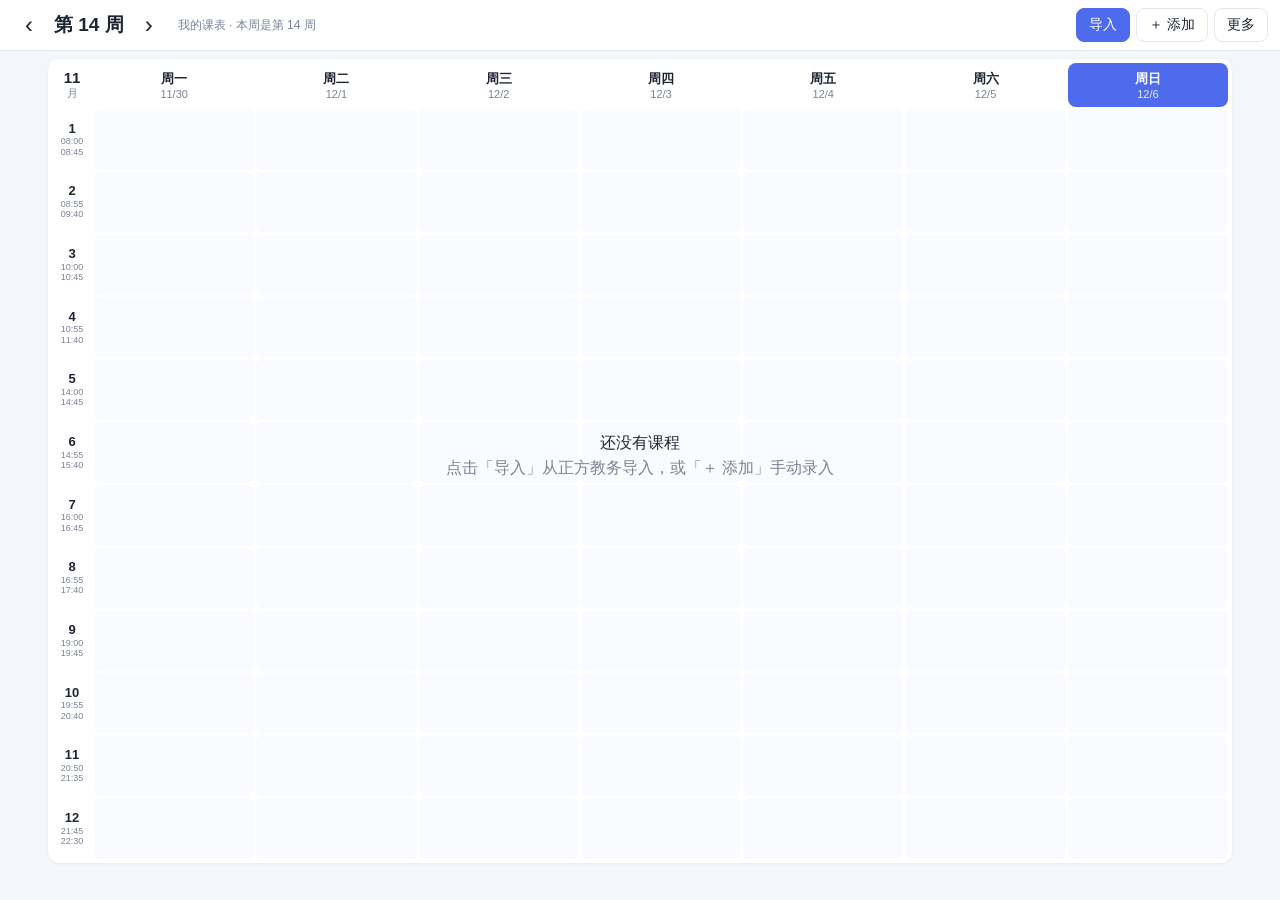
==== index.html @ b0ba401d "课程表：支持导入正方教务" ====
<!DOCTYPE html>
<html lang="zh-CN">
<head>
<meta charset="UTF-8">
<meta name="viewport" content="width=device-width, initial-scale=1, viewport-fit=cover">
<meta name="theme-color" content="#4f6bed">
<meta name="apple-mobile-web-app-capable" content="yes">
<meta name="apple-mobile-web-app-status-bar-style" content="default">
<meta name="apple-mobile-web-app-title" content="课程表">
<title>课程表</title>
<link rel="manifest" href="manifest.webmanifest">
<link rel="icon" href="icons/icon.svg" type="image/svg+xml">
<link rel="apple-touch-icon" href="icons/icon-192.png">
<link rel="stylesheet" href="css/style.css">
</head>
<body>
<header class="topbar">
  <div class="weeknav">
    <button id="prevWeek" class="icon-btn" aria-label="上一周">‹</button>
    <button id="weekLabel" class="week-label" title="点击回到本周">第 1 周</button>
    <button id="nextWeek" class="icon-btn" aria-label="下一周">›</button>
  </div>
  <div class="sub" id="subLabel"></div>
  <nav class="actions">
    <button id="btnImport" class="btn primary">导入</button>
    <button id="btnAdd" class="btn">＋ 添加</button>
    <button id="btnMore" class="btn">更多</button>
  </nav>
</header>

<main>
  <div id="grid" class="grid" aria-label="课程表"></div>
  <div id="empty" class="empty hidden">
    <p>还没有课程</p>
    <p class="muted">点击「导入」从正方教务导入，或「＋ 添加」手动录入</p>
  </div>
</main>

<!-- 课程详情 -->
<dialog id="dlgDetail">
  <form method="dialog" class="card">
    <h3 id="dName"></h3>
    <dl id="dBody" class="kv"></dl>
    <div id="dOthers"></div>
    <div class="row-end">
      <button value="delete" class="btn danger" id="dDel">删除</button>
      <button value="edit" class="btn" id="dEdit">编辑</button>
      <button value="close" class="btn primary">关闭</button>
    </div>
  </form>
</dialog>

<!-- 添加/编辑 -->
<dialog id="dlgEdit">
  <form method="dialog" class="card" id="editForm">
    <h3 id="eTitle">添加课程</h3>
    <label>课程名称<input name="name" required maxlength="60"></label>
    <div class="two">
      <label>教师<input name="teacher" maxlength="40"></label>
      <label>地点<input name="location" maxlength="60"></label>
    </div>
    <div class="three">
      <label>星期<select name="day"></select></label>
      <label>开始节<select name="start"></select></label>
      <label>结束节<select name="end"></select></label>
    </div>
    <label>周次 <span class="muted">如 1-16周、1-8周,10-16周、1-15周(单)</span><input name="weeks" required placeholder="1-16周"></label>
    <div class="quick-weeks">
      <button type="button" data-q="all">全部</button><button type="button" data-q="odd">单周</button><button type="button" data-q="even">双周</button>
    </div>
    <label>颜色<input type="color" name="color"></label>
    <label>备注<input name="note" maxlength="200"></label>
    <p class="err" id="eErr"></p>
    <div class="row-end">
      <button type="button" class="btn" onclick="this.closest('dialog').close()">取消</button>
      <button value="save" class="btn primary" id="eSave">保存</button>
    </div>
  </form>
</dialog>

<!-- 导入 -->
<dialog id="dlgImport" class="wide">
  <div class="card">
    <h3>从正方教务导入</h3>
    <div class="tabs" role="tablist">
      <button class="tab active" data-tab="tScript">① 一键脚本（推荐）</button>
      <button class="tab" data-tab="tPaste">② 粘贴 / 上传</button>
    </div>

    <section id="tScript" class="tabpane">
      <div class="two">
        <label>学年<select id="sXnm"></select></label>
        <label>学期<select id="sXqm"><option value="3">第一学期（秋季）</option><option value="12">第二学期（春季）</option><option value="16">第三学期（夏季）</option></select></label>
      </div>
      <ol class="steps">
        <li>用<b>电脑浏览器</b>登录你学校的正方教务系统（网址里通常有 <code>jwglxt</code>），停留在登录后的任意页面。</li>
        <li>按 <kbd>F12</kbd> 打开开发者工具 → 切到「控制台 / Console」。</li>
        <li>点下面的「复制脚本」，粘贴到控制台回车（Chrome 首次粘贴可能要求先输入 <code>allow pasting</code>）。</li>
        <li>脚本会自动下载 <code>正方课表_学年_学期.json</code> 并尝试复制到剪贴板。</li>
        <li>回到本页「② 粘贴 / 上传」，选择该文件或直接粘贴即可。</li>
      </ol>
      <pre id="scriptBox" class="code"></pre>
      <div class="row-end"><button class="btn primary" id="copyScript">复制脚本</button></div>
      <details>
        <summary>用书签（Bookmarklet）方式</summary>
        <p class="muted">把下面这个链接拖到书签栏（或新建书签并把网址改成复制的内容），登录正方后点击该书签即可。手机浏览器可新建书签，网址粘贴后在正方页面地址栏输入书签名触发。</p>
        <p><a id="bmLink" class="bm" href="#">📅 导出正方课表</a> <button class="btn small" id="copyBm">复制书签网址</button></p>
      </details>
      <details>
        <summary>手动从开发者工具拿 JSON</summary>
        <p class="muted">在正方「信息查询 → 学生课表查询」页选好学年学期点查询，F12 → 网络(Network) 中找到 <code>xskbcx_cxXsgrkb.html</code>（部分学校为 <code>xskbcx_cxXsKb.html</code>）请求，复制「响应」全文粘贴到 ② 即可。</p>
      </details>
    </section>

    <section id="tPaste" class="tabpane hidden">
      <p class="muted">支持：新版正方课表接口 JSON（含 <code>kbList</code>）、旧版正方 <code>xskbcx.aspx</code> 课表页 HTML、新版正方课表页 HTML（右键「另存为」或查看源代码复制）、本应用的备份文件。</p>
      <label class="file"><input type="file" id="importFile" accept=".json,.html,.htm,.txt,application/json,text/html"> 选择文件</label>
      <textarea id="importText" rows="8" placeholder="或把 JSON / HTML 粘贴到这里"></textarea>
      <label class="inline"><input type="checkbox" id="importReplace" checked> 替换现有课程（不勾选则追加）</label>
      <p class="err" id="iErr"></p>
      <div id="iPreview" class="muted"></div>
    </section>
    <div class="row-end">
      <button class="btn" id="iClose">关闭</button>
      <button class="btn primary" id="iDo">解析并导入</button>
    </div>
  </div>
</dialog>

<!-- 更多 / 设置 -->
<dialog id="dlgMore" class="wide">
  <form method="dialog" class="card" id="setForm">
    <h3>设置</h3>
    <div class="two">
      <label>开学日期（第 1 周任意一天）<input type="date" name="startDate" required></label>
      <label>学期总周数<input type="number" name="totalWeeks" min="1" max="30" required></label>
    </div>
    <div class="two">
      <label>每天节数<input type="number" name="sectionCount" min="1" max="16" required></label>
      <label>课表名称<input name="name" maxlength="30"></label>
    </div>
    <label class="inline"><input type="checkbox" name="showWeekend"> 显示周六、周日</label>
    <label class="inline"><input type="checkbox" name="showInactive"> 显示非本周课程（灰色）</label>
    <h4>每节时间</h4>
    <div id="timesBox" class="times"></div>
    <div class="row-end"><button type="button" class="btn small" id="autoTimes">按第 1 节自动推算</button></div>
    <h4>数据</h4>
    <div class="btn-row">
      <button type="button" class="btn" id="exportIcs">导出日历 .ics</button>
      <button type="button" class="btn" id="exportBackup">导出备份</button>
      <button type="button" class="btn" id="importBackup">导入备份</button>
      <button type="button" class="btn danger" id="clearAll">清空课程</button>
      <input type="file" id="backupFile" accept=".json" hidden>
    </div>
    <p class="muted small">数据只保存在本机浏览器（localStorage）。换设备请用「导出备份」。</p>
    <div class="row-end">
      <button type="button" class="btn" onclick="this.closest('dialog').close()">取消</button>
      <button value="save" class="btn primary">保存设置</button>
    </div>
  </form>
</dialog>

<div id="toast" class="toast"></div>

<script src="js/parsers.js"></script>
<script src="js/zfscript.js"></script>
<script src="js/app.js"></script>
</body>
</html>
---- css/style.css ----
:root{--bg:#f4f6fb;--fg:#1f2533;--muted:#7a8296;--line:#e3e7f0;--primary:#4f6bed;--danger:#d9534f;--card:#fff;--head:56px;--secw:40px}
*{box-sizing:border-box}
html,body{margin:0;height:100%}
body{font-family:-apple-system,BlinkMacSystemFont,"PingFang SC","Hiragino Sans GB","Microsoft YaHei","Noto Sans CJK SC","Source Han Sans SC",sans-serif;background:var(--bg);color:var(--fg);-webkit-tap-highlight-color:transparent;padding-bottom:env(safe-area-inset-bottom)}
button{font:inherit;cursor:pointer}
.hidden{display:none!important}
.muted{color:var(--muted)}
.small{font-size:12px}
.topbar{position:sticky;top:0;z-index:20;background:var(--card);border-bottom:1px solid var(--line);padding:calc(8px + env(safe-area-inset-top)) 12px 8px;display:grid;grid-template-columns:auto 1fr auto;align-items:center;gap:4px 12px}
.weeknav{display:flex;align-items:center;gap:2px}
.icon-btn{width:34px;height:34px;border:none;border-radius:50%;background:transparent;font-size:24px;line-height:1;color:var(--fg)}
.icon-btn:hover{background:var(--bg)}
.icon-btn:disabled{opacity:.3}
.week-label{border:none;background:none;font-size:19px;font-weight:700;padding:4px 6px;color:var(--fg);white-space:nowrap}
.week-label.not-current{color:var(--primary)}
.sub{font-size:12px;color:var(--muted);overflow:hidden;text-overflow:ellipsis;white-space:nowrap}
.actions{display:flex;gap:6px}
.btn{border:1px solid var(--line);background:var(--card);color:var(--fg);padding:7px 12px;border-radius:8px;font-size:14px;white-space:nowrap}
.btn:hover{border-color:#c9d0e0}
.btn.primary{background:var(--primary);border-color:var(--primary);color:#fff}
.btn.danger{color:var(--danger);border-color:#f0c9c8}
.btn.small{padding:4px 8px;font-size:12px}
main{padding:8px;max-width:1200px;margin:0 auto}
.grid{display:grid;grid-template-columns:var(--secw) repeat(var(--days),minmax(0,1fr));grid-template-rows:44px repeat(var(--rows),minmax(56px,1fr));gap:2px;background:var(--card);border-radius:12px;padding:4px;box-shadow:0 1px 3px rgba(20,30,60,.06);min-height:calc(100vh - var(--head) - 40px)}
.corner{grid-row:1;grid-column:1;display:flex;flex-direction:column;align-items:center;justify-content:center;font-size:11px;color:var(--muted)}
.corner span{font-size:15px;font-weight:600;color:var(--fg)}
.dayhead{grid-row:1;display:flex;flex-direction:column;align-items:center;justify-content:center;font-size:13px;font-weight:600;border-radius:8px}
.dayhead small{font-weight:400;font-size:11px;color:var(--muted)}
.dayhead.today{background:var(--primary);color:#fff}
.dayhead.today small{color:#e6eaff}
.sechead{grid-column:1;display:flex;flex-direction:column;align-items:center;justify-content:center;font-size:13px;line-height:1.15}
.sechead small{font-size:9px;color:var(--muted);text-align:center}
.cellbg{background:#fafbfe;border-radius:6px;cursor:pointer}
.cellbg:hover{background:#eef1fb}
.course{position:relative;z-index:2;border:none;border-radius:8px;padding:4px 5px;background:var(--c);color:#fff;text-align:left;display:flex;flex-direction:column;gap:2px;overflow:hidden;font-size:12px;line-height:1.25;box-shadow:0 1px 2px rgba(0,0,0,.08);min-width:0;word-break:break-all}
.course:hover{filter:brightness(1.05)}
.course .cn{font-weight:600;display:-webkit-box;-webkit-line-clamp:4;-webkit-box-orient:vertical;overflow:hidden}
.course .cl,.course .ct{font-size:11px;opacity:.92}
.course.inactive{background:#e6e8ee;color:#9aa1b2;box-shadow:none;z-index:1}
.course.conflict{outline:2px solid #fff}
.empty{text-align:center;padding:16px;margin-top:-50vh;position:relative;z-index:3;pointer-events:none}
.empty p{margin:4px}
dialog{border:none;border-radius:14px;padding:0;width:min(440px,94vw);max-height:90vh;box-shadow:0 10px 40px rgba(0,0,0,.25);color:var(--fg)}
dialog.wide{width:min(640px,96vw)}
dialog::backdrop{background:rgba(20,25,40,.45)}
.card{padding:18px;display:flex;flex-direction:column;gap:10px}
.card h3{margin:0 0 4px;font-size:18px;border-left:4px solid var(--primary);padding-left:8px}
.card h4{margin:6px 0 0;font-size:14px}
label{display:flex;flex-direction:column;gap:4px;font-size:13px;color:#4b5266}
label.inline{flex-direction:row;align-items:center;gap:6px}
input,select,textarea{font:inherit;font-size:15px;padding:7px 9px;border:1px solid var(--line);border-radius:8px;background:#fff;color:var(--fg);width:100%;min-width:0}
input[type=checkbox]{width:auto}
input[type=color]{height:36px;padding:2px}
textarea{font-family:ui-monospace,Menlo,Consolas,monospace;font-size:12px;resize:vertical}
.two{display:grid;grid-template-columns:1fr 1fr;gap:10px}
.three{display:grid;grid-template-columns:1fr 1fr 1fr;gap:10px}
.row-end{display:flex;justify-content:flex-end;gap:8px;flex-wrap:wrap}
.btn-row{display:flex;gap:8px;flex-wrap:wrap}
.kv{display:grid;grid-template-columns:auto 1fr;gap:6px 12px;margin:0;font-size:14px}
.kv dt{color:var(--muted)}
.kv dd{margin:0;word-break:break-all}
.err{color:var(--danger);margin:0;font-size:13px;min-height:0}
.quick-weeks{display:flex;gap:6px}
.quick-weeks button{border:1px solid var(--line);background:#fff;border-radius:14px;padding:2px 10px;font-size:12px}
.tabs{display:flex;gap:4px;border-bottom:1px solid var(--line)}
.tab{border:none;background:none;padding:8px 10px;border-bottom:2px solid transparent;color:var(--muted)}
.tab.active{color:var(--primary);border-color:var(--primary);font-weight:600}
.tabpane{display:flex;flex-direction:column;gap:10px}
.steps{margin:0;padding-left:20px;font-size:13px;line-height:1.7}
code,kbd{background:#eef1f8;border-radius:4px;padding:0 4px;font-size:12px}
pre.code{margin:0;max-height:110px;overflow:auto;background:#1f2533;color:#cfe3ff;border-radius:8px;padding:8px;font-size:11px;white-space:pre-wrap;word-break:break-all}
details{font-size:13px}
summary{cursor:pointer;color:var(--primary)}
a.bm{display:inline-block;background:#fff4d6;border:1px dashed #e0b84d;border-radius:8px;padding:4px 10px;color:#7a5b00;text-decoration:none}
label.file{display:inline-flex;flex-direction:row;align-items:center;gap:8px}
.times{display:grid;grid-template-columns:repeat(auto-fill,minmax(250px,1fr));gap:6px;max-height:220px;overflow:auto}
.trow{display:flex;align-items:center;gap:6px;font-size:13px}
.trow span:first-child{width:42px;flex:none;color:var(--muted)}
.trow input{padding:4px 6px;font-size:13px}
.toast{position:fixed;left:50%;bottom:calc(24px + env(safe-area-inset-bottom));transform:translateX(-50%) translateY(20px);background:rgba(30,35,50,.92);color:#fff;padding:9px 16px;border-radius:20px;font-size:14px;opacity:0;pointer-events:none;transition:.25s;z-index:100;max-width:90vw;text-align:center}
.toast.show{opacity:1;transform:translateX(-50%) translateY(0)}
@media (max-width:640px){
  :root{--secw:28px}
  .topbar{grid-template-columns:1fr auto;padding-left:6px;padding-right:8px}
  .sub{grid-column:1/-1;grid-row:2}
  .week-label{font-size:17px}
  .btn{padding:6px 9px;font-size:13px}
  main{padding:4px}
  .grid{gap:1px;padding:2px;grid-template-rows:40px repeat(var(--rows),minmax(52px,1fr))}
  .dayhead{font-size:12px}
  .dayhead small{font-size:10px}
  .sechead small{display:none}
  .course{padding:3px;font-size:11px;border-radius:5px}
  .course .cl,.course .ct{font-size:10px}
  .two,.three{gap:6px}
}
@media (prefers-color-scheme:dark){
  :root{--bg:#12151c;--fg:#e6e9f0;--muted:#8a92a6;--line:#2a2f3b;--card:#1b1f29}
  input,select,textarea,.quick-weeks button{background:#151922;color:var(--fg)}
  .cellbg{background:#1f2430}.cellbg:hover{background:#262c3a}
  .course.inactive{background:#2a2f3b;color:#6c7385}
  code,kbd{background:#2a2f3b}
  label{color:#b5bccb}
  dialog{background:var(--card)}
}
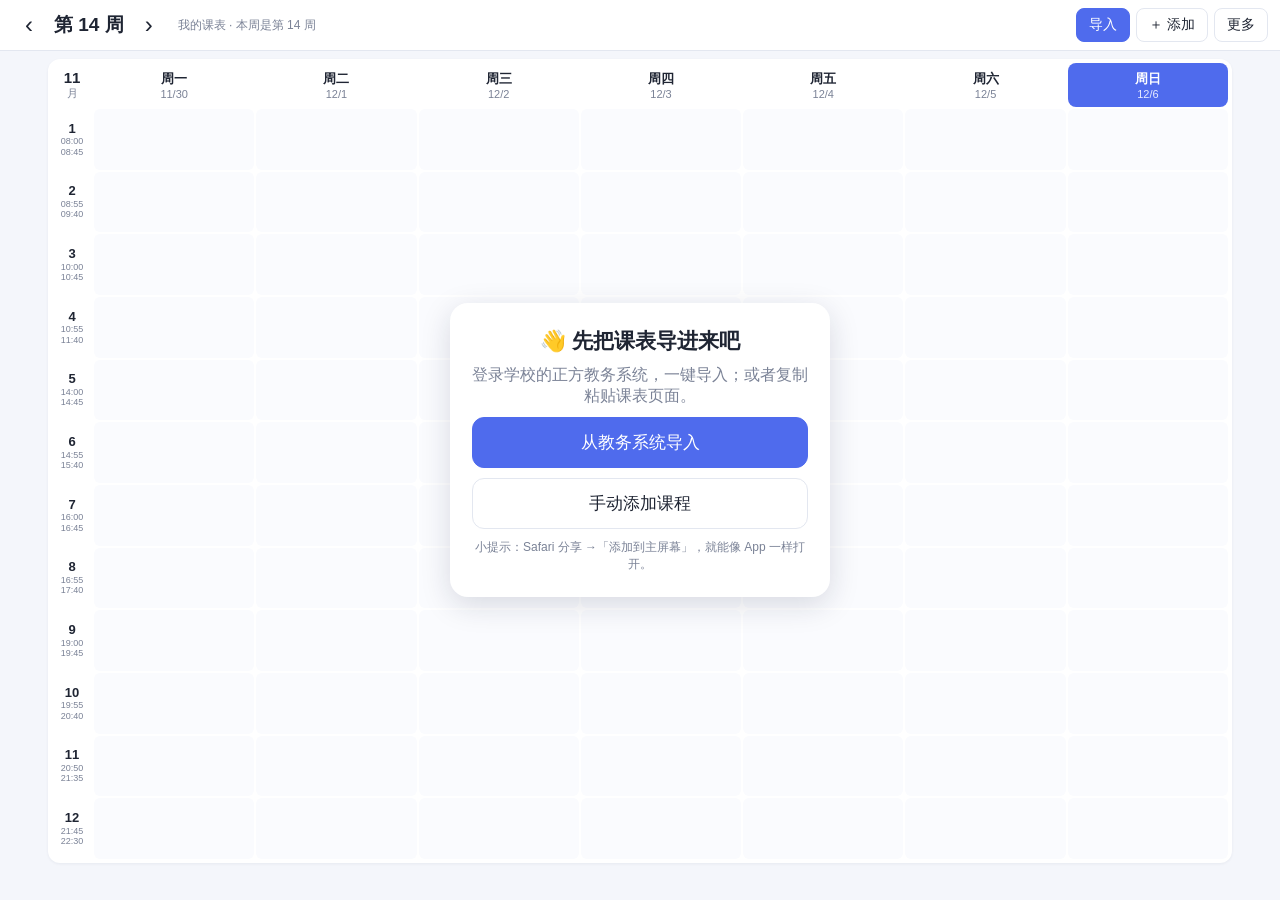
==== commit 5b8910e0: "简化导入：一键书签跳转导入、复制粘贴文字识别、iPad 引导；SW 缓存 v2" ====
--- a/index.html
+++ b/index.html
@@ -31,8 +31,13 @@
 <main>
   <div id="grid" class="grid" aria-label="课程表"></div>
   <div id="empty" class="empty hidden">
-    <p>还没有课程</p>
-    <p class="muted">点击「导入」从正方教务导入，或「＋ 添加」手动录入</p>
+    <div class="welcome">
+      <h2>👋 先把课表导进来吧</h2>
+      <p class="muted">登录学校的正方教务系统，一键导入；或者复制粘贴课表页面。</p>
+      <button class="btn primary big" id="emptyImport">从教务系统导入</button>
+      <button class="btn big" id="emptyAdd">手动添加课程</button>
+      <p class="muted small">小提示：Safari 分享 →「添加到主屏幕」，就能像 App 一样打开。</p>
+    </div>
   </div>
 </main>
 
@@ -81,50 +86,92 @@
 <!-- 导入 -->
 <dialog id="dlgImport" class="wide">
   <div class="card">
-    <h3>从正方教务导入</h3>
-    <div class="tabs" role="tablist">
-      <button class="tab active" data-tab="tScript">① 一键脚本（推荐）</button>
-      <button class="tab" data-tab="tPaste">② 粘贴 / 上传</button>
-    </div>
-
-    <section id="tScript" class="tabpane">
-      <div class="two">
-        <label>学年<select id="sXnm"></select></label>
-        <label>学期<select id="sXqm"><option value="3">第一学期（秋季）</option><option value="12">第二学期（春季）</option><option value="16">第三学期（夏季）</option></select></label>
-      </div>
-      <ol class="steps">
-        <li>用<b>电脑浏览器</b>登录你学校的正方教务系统（网址里通常有 <code>jwglxt</code>），停留在登录后的任意页面。</li>
-        <li>按 <kbd>F12</kbd> 打开开发者工具 → 切到「控制台 / Console」。</li>
-        <li>点下面的「复制脚本」，粘贴到控制台回车（Chrome 首次粘贴可能要求先输入 <code>allow pasting</code>）。</li>
-        <li>脚本会自动下载 <code>正方课表_学年_学期.json</code> 并尝试复制到剪贴板。</li>
-        <li>回到本页「② 粘贴 / 上传」，选择该文件或直接粘贴即可。</li>
-      </ol>
-      <pre id="scriptBox" class="code"></pre>
-      <div class="row-end"><button class="btn primary" id="copyScript">复制脚本</button></div>
-      <details>
-        <summary>用书签（Bookmarklet）方式</summary>
-        <p class="muted">把下面这个链接拖到书签栏（或新建书签并把网址改成复制的内容），登录正方后点击该书签即可。手机浏览器可新建书签，网址粘贴后在正方页面地址栏输入书签名触发。</p>
-        <p><a id="bmLink" class="bm" href="#">📅 导出正方课表</a> <button class="btn small" id="copyBm">复制书签网址</button></p>
-      </details>
-      <details>
-        <summary>手动从开发者工具拿 JSON</summary>
-        <p class="muted">在正方「信息查询 → 学生课表查询」页选好学年学期点查询，F12 → 网络(Network) 中找到 <code>xskbcx_cxXsgrkb.html</code>（部分学校为 <code>xskbcx_cxXsKb.html</code>）请求，复制「响应」全文粘贴到 ② 即可。</p>
+    <div class="dlg-head">
+      <button class="icon-btn invisible" id="iBack" aria-label="返回">‹</button>
+      <h3 id="iTitle">导入课表</h3>
+      <button class="icon-btn" id="iClose" aria-label="关闭">×</button>
+    </div>
+
+    <section id="pHome" class="pane">
+      <button class="big-option" id="goBm">
+        <span class="emoji">⚡️</span>
+        <span class="txt"><b>一键导入 <em class="tag">推荐</em></b><small>登录教务系统后点一下书签，课表自动导进来</small></span>
+        <span class="chev">›</span>
+      </button>
+      <button class="big-option" id="goPaste">
+        <span class="emoji">📋</span>
+        <span class="txt"><b>复制粘贴</b><small>在教务系统课表页全选、拷贝，粘贴到这里</small></span>
+        <span class="chev">›</span>
+      </button>
+      <p class="muted small center">支持正方教务系统（网址里常有 jwglxt）</p>
+      <details class="adv">
+        <summary>高级</summary>
+        <div class="adv-body">
+          <h4>导入文件</h4>
+          <p class="muted small">正方课表接口 JSON（含 kbList）、课表页面 HTML（新版 / 旧版 xskbcx.aspx）、本应用的备份文件。</p>
+          <label class="file btn"><input type="file" id="importFile" accept=".json,.html,.htm,.txt,application/json,text/html" hidden>选择文件…</label>
+          <h4>电脑：控制台脚本</h4>
+          <div class="two">
+            <label>学年<select id="sXnm"></select></label>
+            <label>学期<select id="sXqm"><option value="3">第一学期（秋季）</option><option value="12">第二学期（春季）</option><option value="16">第三学期（夏季）</option></select></label>
+          </div>
+          <p class="muted small">登录正方 → F12 打开「控制台 / Console」→ 粘贴回车，会自动跳回本 App 导入。也可以把这个链接拖到书签栏：<a id="bmLink" class="bm" href="#">📅 导入课表</a></p>
+          <pre id="scriptBox" class="code"></pre>
+          <div class="row-end"><button class="btn small" id="copyScript">复制脚本</button></div>
+          <h4>手动抓取 JSON</h4>
+          <p class="muted small">在正方「学生课表查询」页点查询，开发者工具 → 网络(Network) 找到 <code>xskbcx_cxXsgrkb.html</code>（部分学校为 <code>xskbcx_cxXsKb.html</code>），复制「响应」全文，粘贴到「复制粘贴」页即可。</p>
+        </div>
       </details>
     </section>
 
-    <section id="tPaste" class="tabpane hidden">
-      <p class="muted">支持：新版正方课表接口 JSON（含 <code>kbList</code>）、旧版正方 <code>xskbcx.aspx</code> 课表页 HTML、新版正方课表页 HTML（右键「另存为」或查看源代码复制）、本应用的备份文件。</p>
-      <label class="file"><input type="file" id="importFile" accept=".json,.html,.htm,.txt,application/json,text/html"> 选择文件</label>
-      <textarea id="importText" rows="8" placeholder="或把 JSON / HTML 粘贴到这里"></textarea>
-      <label class="inline"><input type="checkbox" id="importReplace" checked> 替换现有课程（不勾选则追加）</label>
+    <section id="pBm" class="pane hidden">
+      <div class="step-card">
+        <h4>① 第一次：添加书签 <span class="muted small">（只需一次）</span></h4>
+        <ol class="steps big">
+          <li><button class="btn primary" id="copyBm">复制书签代码</button></li>
+          <li>点 Safari 的<b>分享</b>按钮 <span class="ico">⬆︎</span> →「<b>添加书签</b>」，名称改成 <b>导入课表</b>，点「存储」。</li>
+          <li>打开<b>书签</b>（地址栏旁的 <span class="ico">📖</span> 或边栏）→「<b>编辑</b>」→ 点「导入课表」→ 把<b>地址</b>全部删掉，<b>粘贴</b>刚才复制的代码 →「完成」。</li>
+        </ol>
+      </div>
+      <div class="step-card">
+        <h4>② 每次导入</h4>
+        <ol class="steps big">
+          <li>在 Safari 打开学校的<b>正方教务系统</b>并登录。</li>
+          <li>点地址栏，输入 <b>导入课表</b>，点下方出现的这个书签。</li>
+          <li>弹出提示点「好」→ 自动回到这里 → 点「导入」。</li>
+        </ol>
+      </div>
+      <p class="muted small">会自动识别当前学期。要导其他学期：先在教务系统「学生课表查询」页选好学年学期，再点书签。</p>
+    </section>
+
+    <section id="pPaste" class="pane hidden">
+      <ol class="steps big">
+        <li>在教务系统打开<b>学生课表查询</b>，切换成<b>列表</b>显示。</li>
+        <li>在课表文字上长按 →「<b>全选</b>」→「<b>拷贝</b>」<span class="muted">（有键盘可按 ⌘A、⌘C）</span>。</li>
+        <li>回到这里，点下面的「粘贴」。</li>
+      </ol>
+      <button class="btn primary big" id="pasteBtn">📋 粘贴并识别</button>
+      <textarea id="importText" rows="5" placeholder="也可以在这里长按 →「粘贴」，再点「识别」"></textarea>
       <p class="err" id="iErr"></p>
-      <div id="iPreview" class="muted"></div>
+      <div id="iPreview" class="muted small"></div>
+      <div class="row-end"><button class="btn" id="iDo">识别</button></div>
     </section>
-    <div class="row-end">
-      <button class="btn" id="iClose">关闭</button>
-      <button class="btn primary" id="iDo">解析并导入</button>
-    </div>
   </div>
+</dialog>
+
+<!-- 导入确认 -->
+<dialog id="dlgConfirm">
+  <form method="dialog" class="card">
+    <h3>导入课表</h3>
+    <p id="cSummary"></p>
+    <div id="cNames" class="chips"></div>
+    <p class="muted small" id="cNote"></p>
+    <div class="col-btns">
+      <button value="replace" class="btn primary big" id="cReplace">导入</button>
+      <button value="append" class="btn big" id="cAppend">追加到现有课程</button>
+      <button value="cancel" class="btn big ghost">取消</button>
+    </div>
+  </form>
 </dialog>
 
 <!-- 更多 / 设置 -->
--- a/css/style.css
+++ b/css/style.css
@@ -103,3 +103,36 @@
   label{color:#b5bccb}
   dialog{background:var(--card)}
 }
+/* v2 导入界面 */
+.invisible{visibility:hidden}
+.center{text-align:center}
+.dlg-head{display:flex;align-items:center;gap:6px}
+.dlg-head h3{flex:1;border:none;padding:0;text-align:center}
+.dlg-head .icon-btn{font-size:26px;color:var(--muted)}
+.pane{display:flex;flex-direction:column;gap:12px}
+.big-option{display:flex;align-items:center;gap:14px;width:100%;text-align:left;border:1px solid var(--line);background:var(--card);color:var(--fg);border-radius:16px;padding:18px 16px;box-shadow:0 1px 3px rgba(20,30,60,.06)}
+.big-option:hover,.big-option:active{border-color:var(--primary)}
+.big-option .emoji{font-size:34px;line-height:1}
+.big-option .txt{flex:1;display:flex;flex-direction:column;gap:4px}
+.big-option b{font-size:19px}
+.big-option small{font-size:14px;color:var(--muted)}
+.big-option .chev{font-size:28px;color:var(--muted)}
+.tag{font-style:normal;font-size:11px;font-weight:600;background:#e8edff;color:var(--primary);border-radius:10px;padding:2px 7px;vertical-align:middle}
+.adv summary{color:var(--muted);font-size:14px;padding:6px 0}
+.adv-body{display:flex;flex-direction:column;gap:8px;padding-top:6px}
+.step-card{border:1px solid var(--line);border-radius:14px;padding:12px 14px;background:var(--bg)}
+.step-card h4{margin:0 0 6px}
+.steps.big{font-size:15px;line-height:1.75;padding-left:22px}
+.steps.big li{margin:4px 0}
+.ico{display:inline-block;background:#eef1f8;border-radius:6px;padding:0 5px;font-size:13px}
+.btn.big{padding:13px 16px;font-size:17px;border-radius:12px;width:100%}
+.btn.ghost{border-color:transparent;color:var(--muted)}
+.col-btns{display:flex;flex-direction:column;gap:8px;margin-top:4px}
+.chips{display:flex;flex-wrap:wrap;gap:6px;max-height:200px;overflow:auto}
+.chip{background:var(--c);color:#fff;border-radius:12px;padding:3px 10px;font-size:13px}
+#cSummary{margin:0;font-size:15px;line-height:1.6}
+.empty{position:fixed;inset:0;display:flex;align-items:center;justify-content:center;margin:0;padding:16px;pointer-events:none;z-index:5}
+.welcome{pointer-events:auto;background:var(--card);border-radius:18px;box-shadow:0 8px 30px rgba(20,30,60,.15);padding:24px 22px;max-width:380px;width:100%;display:flex;flex-direction:column;gap:10px;text-align:center}
+.welcome h2{margin:0;font-size:21px}
+.welcome p{margin:0}
+@media (prefers-color-scheme:dark){.step-card{background:#151922}.tag{background:#26305a}.ico{background:#2a2f3b}}
